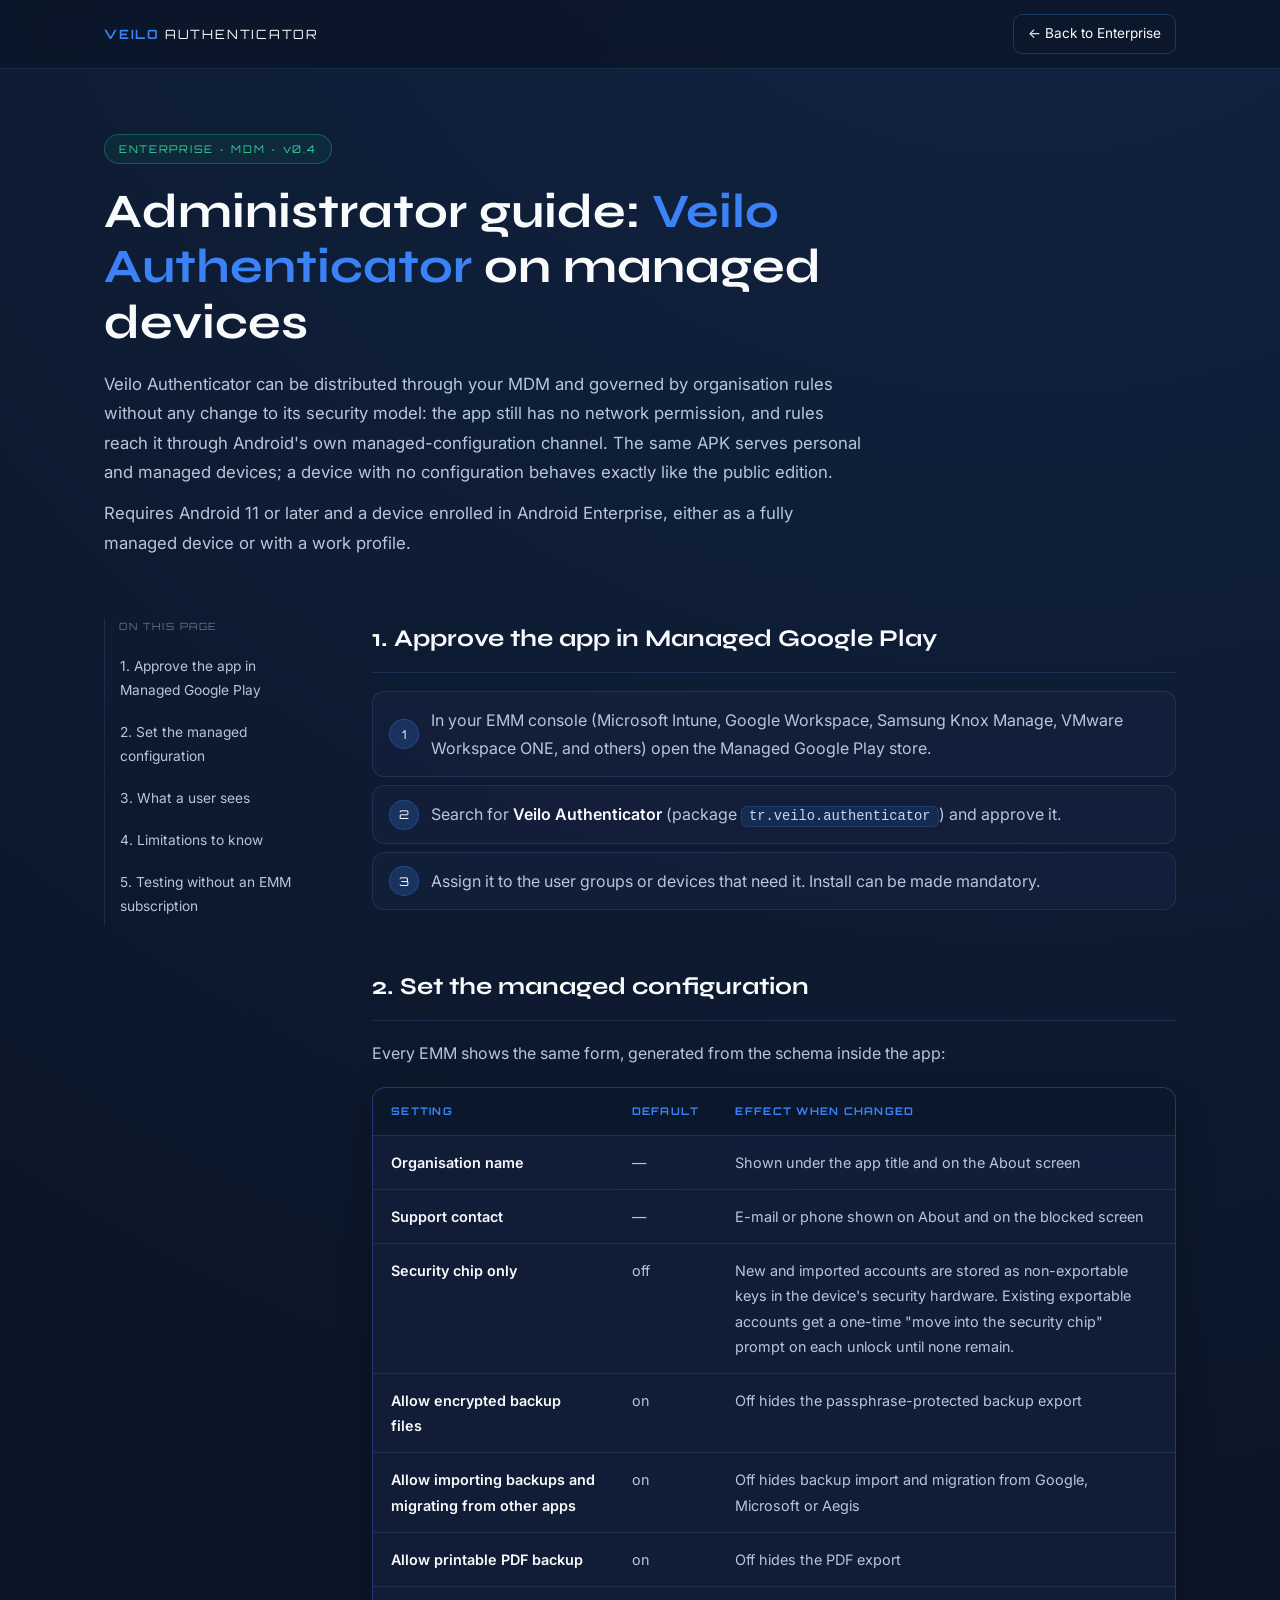
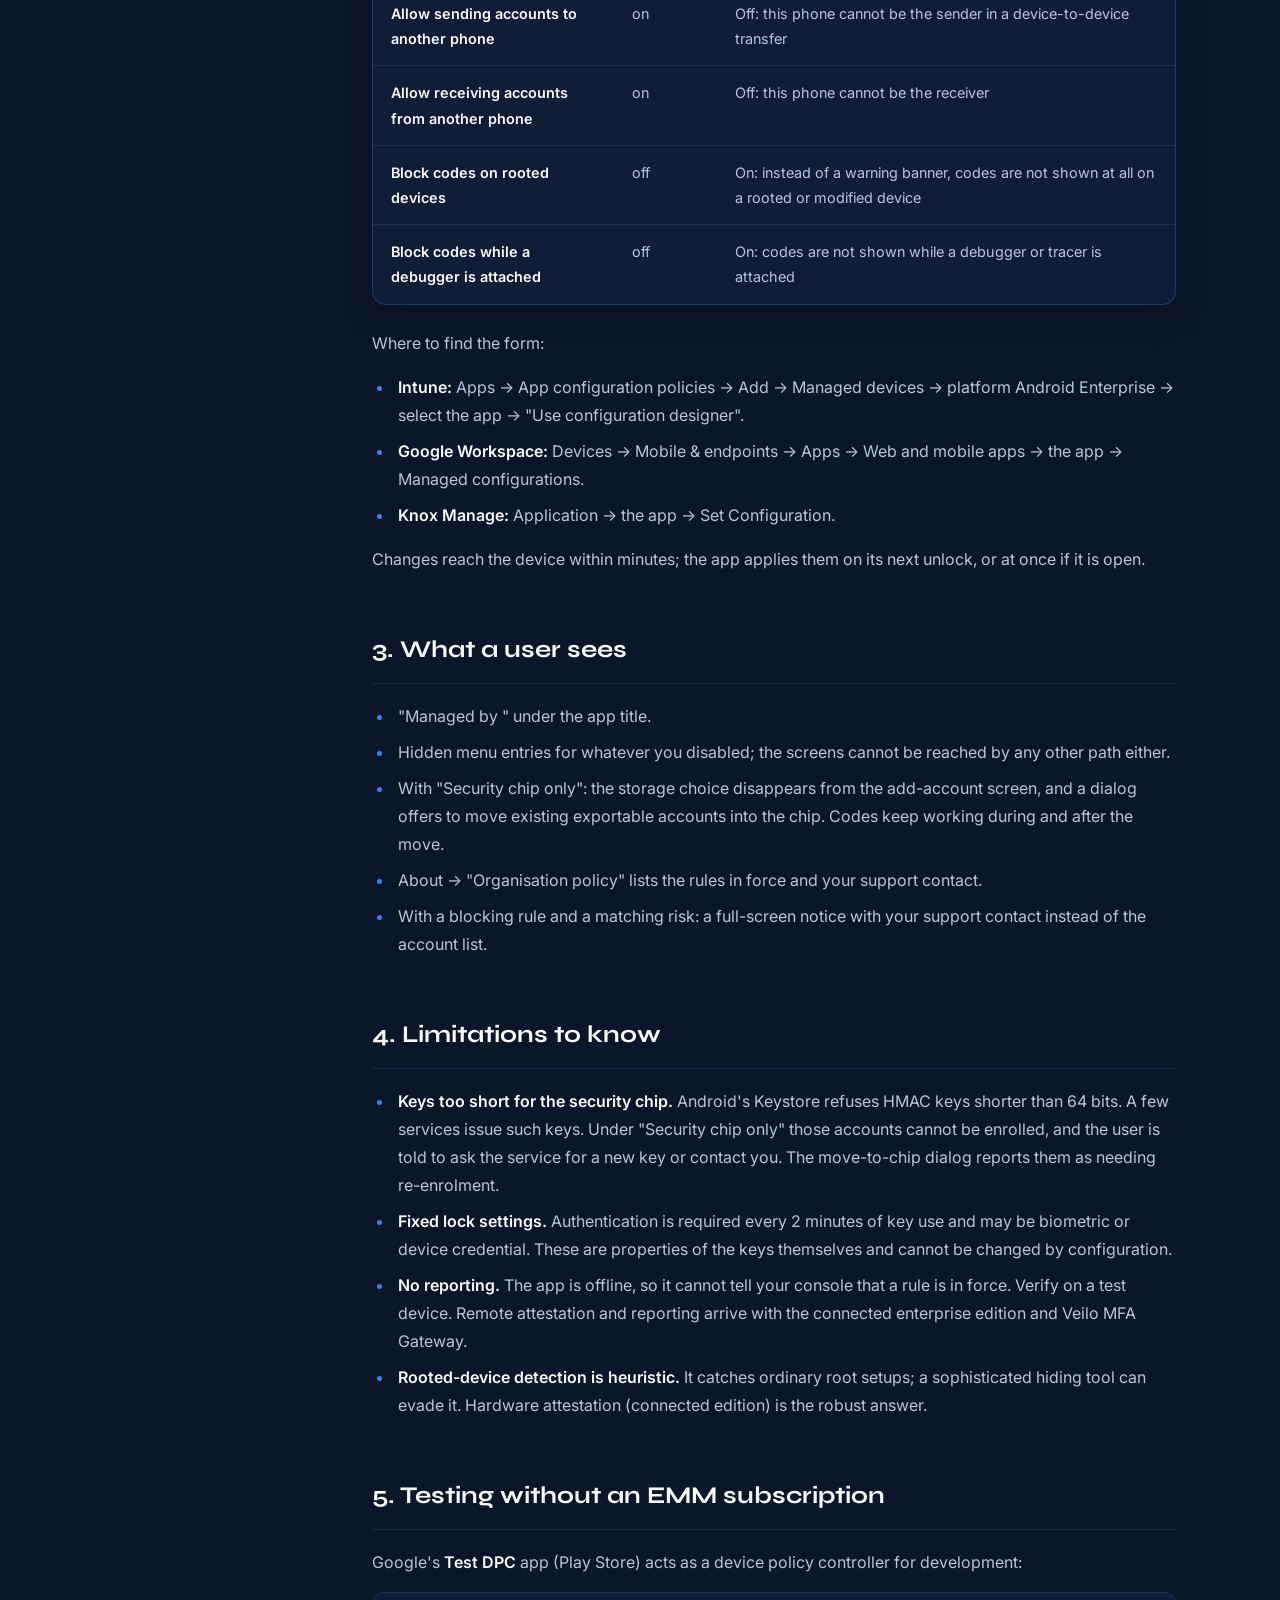
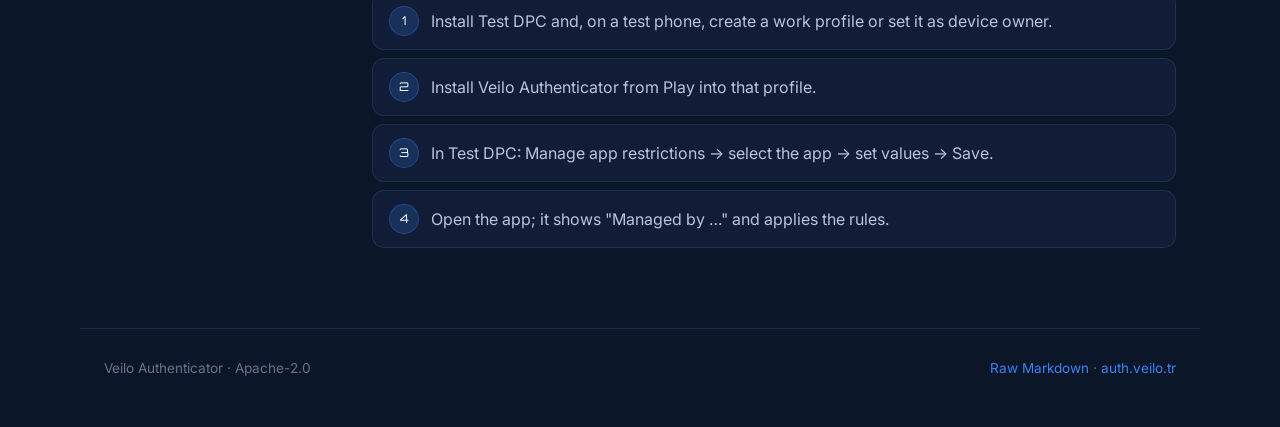
==== docs/ADMIN-GUIDE.html @ d5e064a5 "Landing page: stronger comparison-row and pipeline hover; styled Administrator Guide page - Comparis" ====
<!DOCTYPE html>
<html lang="en">
<head>
<meta charset="UTF-8">
<meta name="viewport" content="width=device-width, initial-scale=1.0">
<title>Administrator Guide — Veilo Authenticator</title>
<meta name="description" content="Deploy Veilo Authenticator through your MDM and govern it with organisation policy.">
<link rel="icon" href="data:image/svg+xml,%3Csvg xmlns='http://www.w3.org/2000/svg' viewBox='0 0 32 32'%3E%3Cpath d='M16 2l11 4v9c0 7-5 12-11 15C10 27 5 22 5 15V6z' fill='%233b82f6'/%3E%3C/svg%3E">
<link href="https://fonts.googleapis.com/css2?family=Inter:wght@400;500;600&family=Orbitron:wght@500;600&family=Syne:wght@600;700;800&display=swap" rel="stylesheet">
<style>
:root{--bg:#0b1628;--panel:#111e33;--card:#162240;--blue:#3b82f6;--blue-soft:rgba(96,165,250,.15);--blue-line:rgba(59,130,246,.3);--green:#34d399;--amber:#f59e0b;--text:#f8fafc;--muted:#b8c5da;--faint:#64748b}
*{box-sizing:border-box;margin:0;padding:0}
html{scroll-behavior:smooth;scroll-padding-top:90px}
body{font-family:Inter,system-ui,sans-serif;background:radial-gradient(circle at 80% -10%,rgba(59,130,246,.14),transparent 45%),var(--bg);color:var(--muted);line-height:1.75;font-size:16px}
a{color:var(--blue);text-decoration:none} a:hover{color:#93c5fd}
.top{position:sticky;top:0;z-index:10;backdrop-filter:blur(14px);background:rgba(11,22,40,.85);border-bottom:1px solid var(--blue-soft)}
.top div{max-width:1120px;margin:0 auto;padding:14px 24px;display:flex;justify-content:space-between;align-items:center;gap:16px}
.brand{font-family:Orbitron,monospace;letter-spacing:.14em;font-size:.8rem;color:var(--text)} .brand b{color:var(--blue)}
.top a.back{font-size:.85rem;border:1px solid var(--blue-line);padding:7px 14px;border-radius:9px;color:var(--text)}
.top a.back:hover{background:rgba(59,130,246,.15);border-color:var(--blue)}
.hero{max-width:1120px;margin:0 auto;padding:64px 24px 24px}
.tag{display:inline-block;font-family:Orbitron,monospace;font-size:.66rem;letter-spacing:.16em;color:var(--green);border:1px solid rgba(16,185,129,.4);background:rgba(16,185,129,.08);padding:5px 14px;border-radius:999px;margin-bottom:20px}
h1{font-family:Syne,sans-serif;font-size:clamp(1.9rem,4.5vw,3rem);line-height:1.15;color:var(--text);max-width:820px}
h1 span{color:var(--blue)}
.lead{max-width:760px;margin-top:20px;font-size:1.05rem}.lead p{margin-bottom:12px}
.layout{max-width:1120px;margin:0 auto;padding:24px;display:grid;grid-template-columns:220px minmax(0,1fr);gap:48px}
nav.toc{position:sticky;top:90px;align-self:start;display:flex;flex-direction:column;gap:2px;border-left:1px solid var(--blue-soft)}
nav.toc a{padding:8px 14px;font-size:.86rem;color:var(--muted);border-left:2px solid transparent;margin-left:-1px;transition:.2s}
nav.toc a:hover{color:var(--text);border-left-color:var(--blue);background:rgba(59,130,246,.08)}
nav.toc small{padding:0 14px 8px;font-family:Orbitron,monospace;font-size:.62rem;letter-spacing:.16em;color:var(--faint)}
main{min-width:0}
main h2{font-family:Syne,sans-serif;font-size:1.5rem;color:var(--text);margin:56px 0 18px;padding-bottom:12px;border-bottom:1px solid var(--blue-soft)}
main h2:first-child{margin-top:0}
main p,main ul,main ol{margin-bottom:16px}
main ul,main ol{padding-left:1.4rem} main li{margin-bottom:8px} main li::marker{color:var(--blue)}
strong{color:var(--text);font-weight:600}
code{font-family:ui-monospace,Menlo,Consolas,monospace;font-size:.86em;background:rgba(59,130,246,.12);border:1px solid var(--blue-soft);color:#bfdbfe;padding:2px 7px;border-radius:6px}
.tablewrap{overflow-x:auto;border:1px solid var(--blue-line);border-radius:14px;background:rgba(22,34,64,.6);margin:20px 0 24px;box-shadow:0 8px 32px rgba(0,0,0,.25)}
table{width:100%;border-collapse:collapse;font-size:.9rem;min-width:620px}
th{text-align:left;font-family:Orbitron,monospace;font-size:.66rem;letter-spacing:.12em;text-transform:uppercase;color:var(--blue);background:rgba(11,22,40,.8);padding:14px 18px}
td{padding:14px 18px;border-top:1px solid var(--blue-soft);vertical-align:top}
td:first-child{color:var(--text);font-weight:600;min-width:200px;width:30%}
tbody tr{transition:background .2s} tbody tr:hover{background:rgba(59,130,246,.14)}
main ol{counter-reset:s;list-style:none;padding-left:0}
main ol>li{counter-increment:s;position:relative;padding:14px 18px 14px 58px;background:rgba(22,34,64,.6);border:1px solid var(--blue-soft);border-radius:12px;transition:.25s}
main ol>li:hover{border-color:var(--blue);background:rgba(59,130,246,.12)}
main ol>li::before{content:counter(s);position:absolute;left:16px;top:50%;transform:translateY(-50%);width:28px;height:28px;border-radius:50%;background:rgba(59,130,246,.2);border:1px solid var(--blue-line);color:var(--text);font-family:Orbitron,monospace;font-size:.75rem;display:grid;place-items:center}
main ul>li{padding-left:4px}
footer{max-width:1120px;margin:40px auto 0;padding:28px 24px 48px;border-top:1px solid var(--blue-soft);font-size:.85rem;color:var(--faint);display:flex;justify-content:space-between;flex-wrap:wrap;gap:10px}
@media(max-width:900px){.layout{grid-template-columns:1fr;gap:12px}nav.toc{position:static;flex-direction:row;flex-wrap:wrap;border:0;gap:6px}nav.toc small{width:100%}nav.toc a{border:1px solid var(--blue-soft);border-radius:8px;margin:0}}
</style>
</head>
<body>
<header class="top"><div><span class="brand"><b>VEILO</b> AUTHENTICATOR</span><a class="back" href="./#enterprise">&larr; Back to Enterprise</a></div></header>
<section class="hero">
<span class="tag">ENTERPRISE &middot; MDM &middot; v0.4</span>
<h1>Administrator guide: <span>Veilo Authenticator</span> on managed devices</h1>
<div class="lead"><p>Veilo Authenticator can be distributed through your MDM and governed by organisation rules
without any change to its security model: the app still has no network permission, and rules
reach it through Android's own managed-configuration channel. The same APK serves personal and
managed devices; a device with no configuration behaves exactly like the public edition.</p>
<p>Requires Android 11 or later and a device enrolled in Android Enterprise, either as a fully
managed device or with a work profile.</p>
</div>
</section>
<div class="layout">
<nav class="toc"><small>ON THIS PAGE</small><a href="#1-approve-the-app-in-managed-google-play">1. Approve the app in Managed Google Play</a><a href="#2-set-the-managed-configuration">2. Set the managed configuration</a><a href="#3-what-a-user-sees">3. What a user sees</a><a href="#4-limitations-to-know">4. Limitations to know</a><a href="#5-testing-without-an-emm-subscription">5. Testing without an EMM subscription</a></nav>
<main><h2 id="1-approve-the-app-in-managed-google-play">1. Approve the app in Managed Google Play</h2>
<ol>
<li>In your EMM console (Microsoft Intune, Google Workspace, Samsung Knox Manage, VMware
   Workspace ONE, and others) open the Managed Google Play store.</li>
<li>Search for <strong>Veilo Authenticator</strong> (package <code>tr.veilo.authenticator</code>) and approve it.</li>
<li>Assign it to the user groups or devices that need it. Install can be made mandatory.</li>
</ol>
<h2 id="2-set-the-managed-configuration">2. Set the managed configuration</h2>
<p>Every EMM shows the same form, generated from the schema inside the app:</p>
<div class="tablewrap"><table>
<thead>
<tr>
<th>Setting</th>
<th>Default</th>
<th>Effect when changed</th>
</tr>
</thead>
<tbody>
<tr>
<td>Organisation name</td>
<td>—</td>
<td>Shown under the app title and on the About screen</td>
</tr>
<tr>
<td>Support contact</td>
<td>—</td>
<td>E-mail or phone shown on About and on the blocked screen</td>
</tr>
<tr>
<td>Security chip only</td>
<td>off</td>
<td>New and imported accounts are stored as non-exportable keys in the device's security hardware. Existing exportable accounts get a one-time "move into the security chip" prompt on each unlock until none remain.</td>
</tr>
<tr>
<td>Allow encrypted backup files</td>
<td>on</td>
<td>Off hides the passphrase-protected backup export</td>
</tr>
<tr>
<td>Allow importing backups and migrating from other apps</td>
<td>on</td>
<td>Off hides backup import and migration from Google, Microsoft or Aegis</td>
</tr>
<tr>
<td>Allow printable PDF backup</td>
<td>on</td>
<td>Off hides the PDF export</td>
</tr>
<tr>
<td>Allow sending accounts to another phone</td>
<td>on</td>
<td>Off: this phone cannot be the sender in a device-to-device transfer</td>
</tr>
<tr>
<td>Allow receiving accounts from another phone</td>
<td>on</td>
<td>Off: this phone cannot be the receiver</td>
</tr>
<tr>
<td>Block codes on rooted devices</td>
<td>off</td>
<td>On: instead of a warning banner, codes are not shown at all on a rooted or modified device</td>
</tr>
<tr>
<td>Block codes while a debugger is attached</td>
<td>off</td>
<td>On: codes are not shown while a debugger or tracer is attached</td>
</tr>
</tbody>
</table></div>
<p>Where to find the form:</p>
<ul>
<li><strong>Intune:</strong> Apps → App configuration policies → Add → Managed devices → platform Android
  Enterprise → select the app → "Use configuration designer".</li>
<li><strong>Google Workspace:</strong> Devices → Mobile &amp; endpoints → Apps → Web and mobile apps → the app →
  Managed configurations.</li>
<li><strong>Knox Manage:</strong> Application → the app → Set Configuration.</li>
</ul>
<p>Changes reach the device within minutes; the app applies them on its next unlock, or at once
if it is open.</p>
<h2 id="3-what-a-user-sees">3. What a user sees</h2>
<ul>
<li>"Managed by <organisation>" under the app title.</li>
<li>Hidden menu entries for whatever you disabled; the screens cannot be reached by any other
  path either.</li>
<li>With "Security chip only": the storage choice disappears from the add-account screen, and a
  dialog offers to move existing exportable accounts into the chip. Codes keep working during
  and after the move.</li>
<li>About → "Organisation policy" lists the rules in force and your support contact.</li>
<li>With a blocking rule and a matching risk: a full-screen notice with your support contact
  instead of the account list.</li>
</ul>
<h2 id="4-limitations-to-know">4. Limitations to know</h2>
<ul>
<li><strong>Keys too short for the security chip.</strong> Android's Keystore refuses HMAC keys shorter than
  64 bits. A few services issue such keys. Under "Security chip only" those accounts cannot be
  enrolled, and the user is told to ask the service for a new key or contact you. The
  move-to-chip dialog reports them as needing re-enrolment.</li>
<li><strong>Fixed lock settings.</strong> Authentication is required every 2 minutes of key use and may be
  biometric or device credential. These are properties of the keys themselves and cannot be
  changed by configuration.</li>
<li><strong>No reporting.</strong> The app is offline, so it cannot tell your console that a rule is in force.
  Verify on a test device. Remote attestation and reporting arrive with the connected
  enterprise edition and Veilo MFA Gateway.</li>
<li><strong>Rooted-device detection is heuristic.</strong> It catches ordinary root setups; a sophisticated
  hiding tool can evade it. Hardware attestation (connected edition) is the robust answer.</li>
</ul>
<h2 id="5-testing-without-an-emm-subscription">5. Testing without an EMM subscription</h2>
<p>Google's <strong>Test DPC</strong> app (Play Store) acts as a device policy controller for development:</p>
<ol>
<li>Install Test DPC and, on a test phone, create a work profile or set it as device owner.</li>
<li>Install Veilo Authenticator from Play into that profile.</li>
<li>In Test DPC: Manage app restrictions → select the app → set values → Save.</li>
<li>Open the app; it shows "Managed by …" and applies the rules.</li>
</ol></main>
</div>
<footer><span>Veilo Authenticator &middot; Apache-2.0</span><span><a href="ADMIN-GUIDE.md">Raw Markdown</a> &middot; <a href="./">auth.veilo.tr</a></span></footer>
</body>
</html>
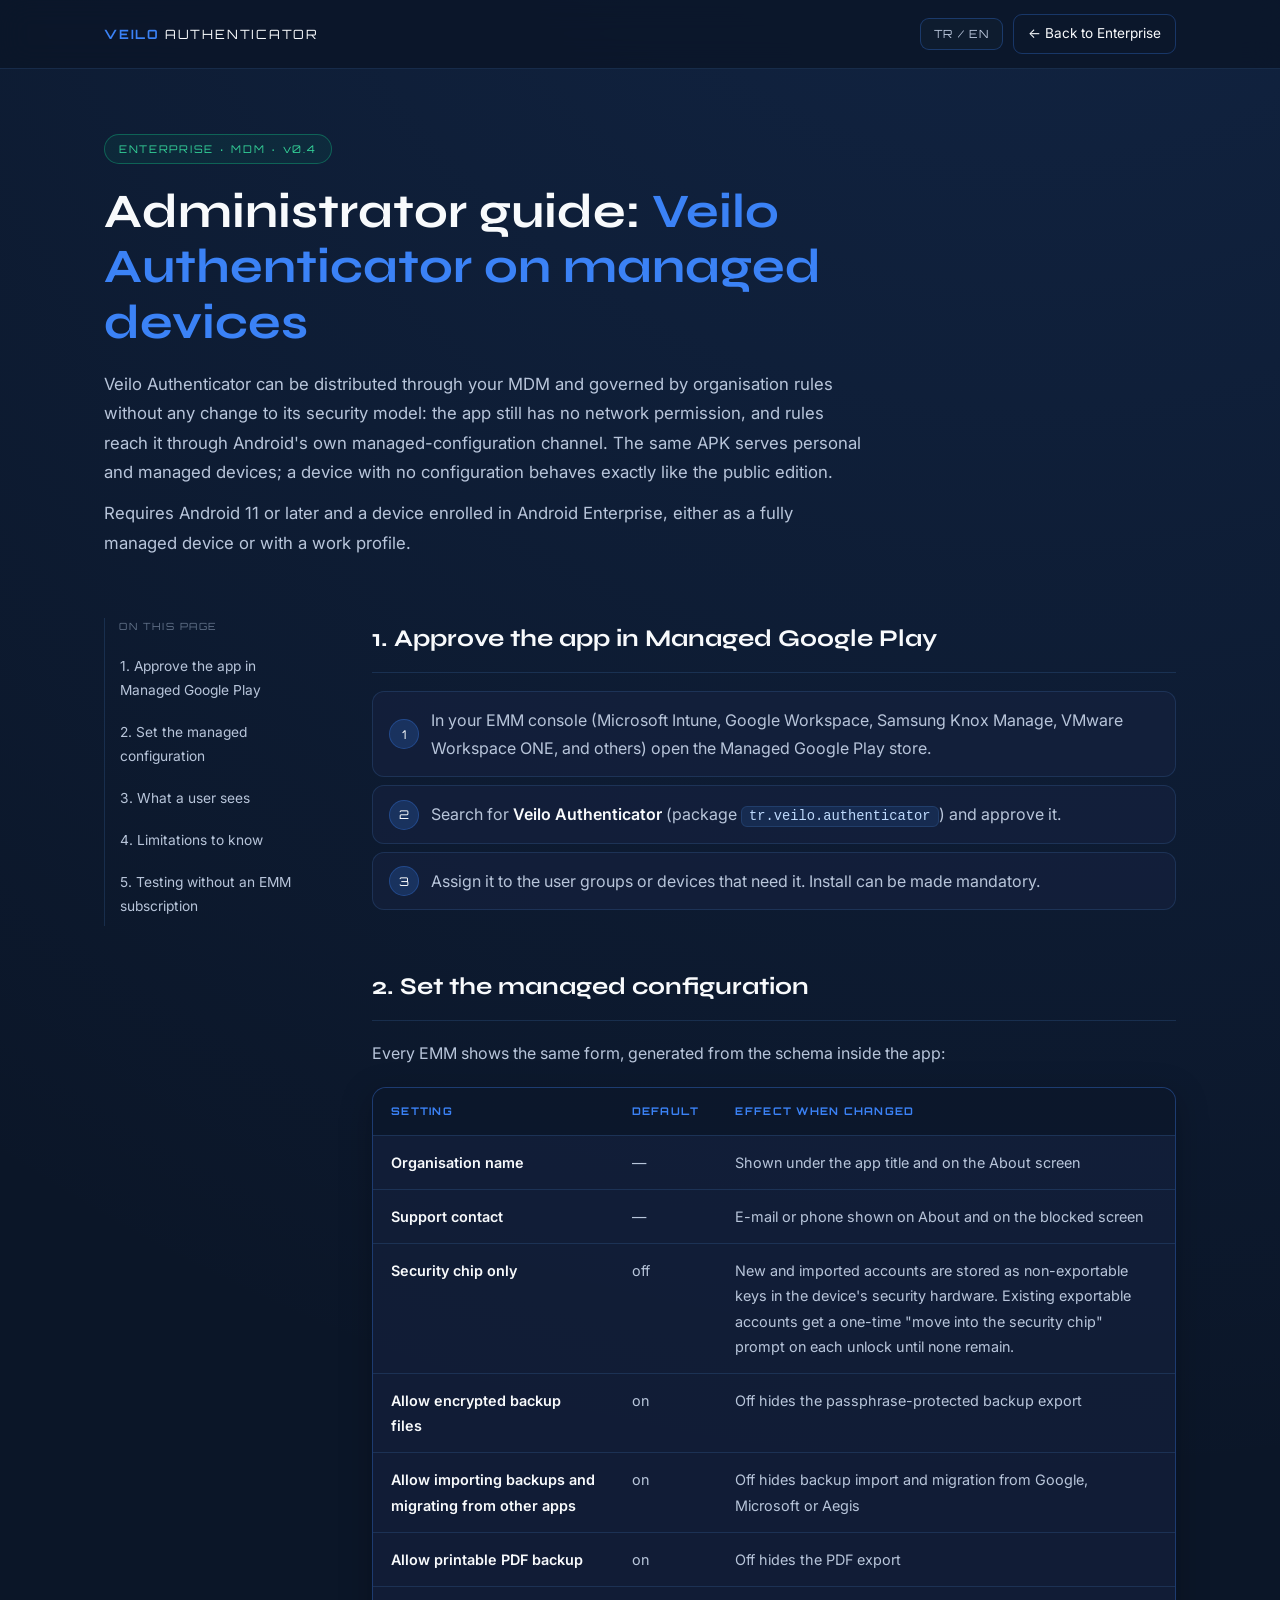
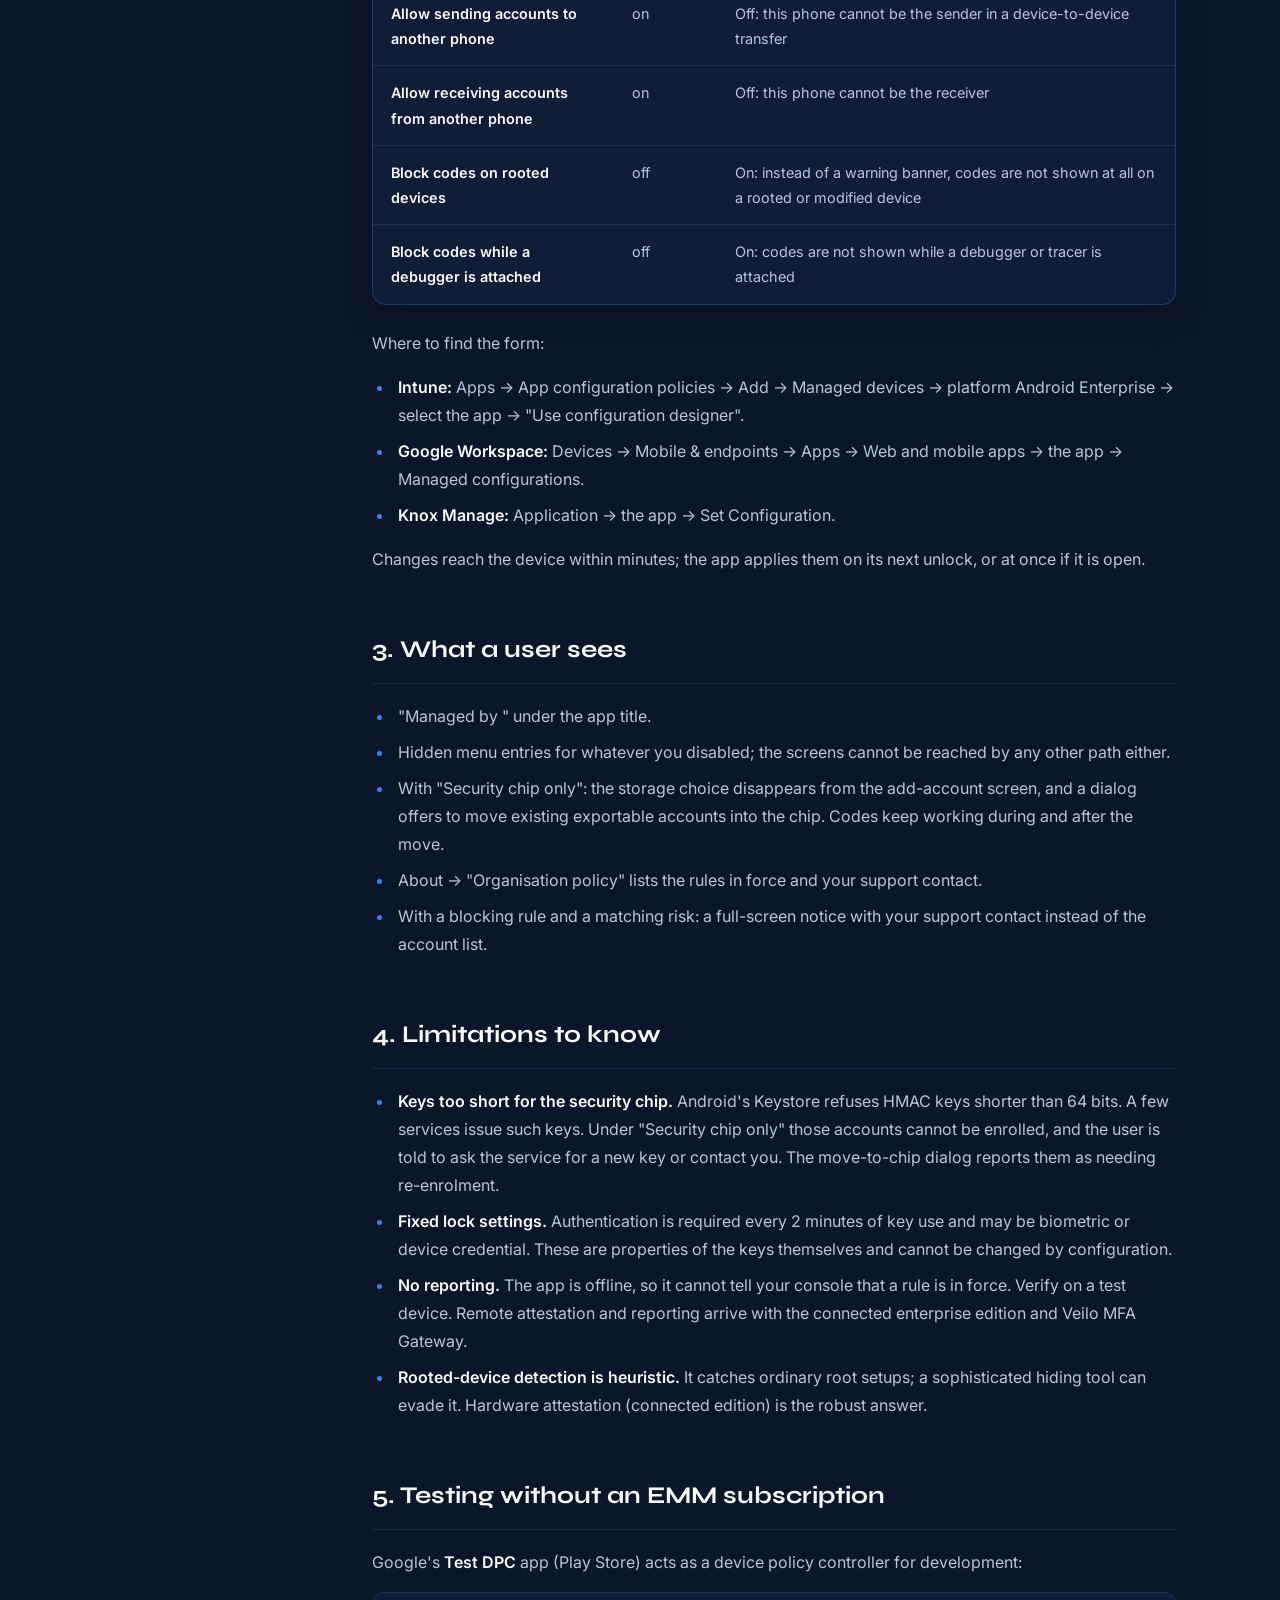
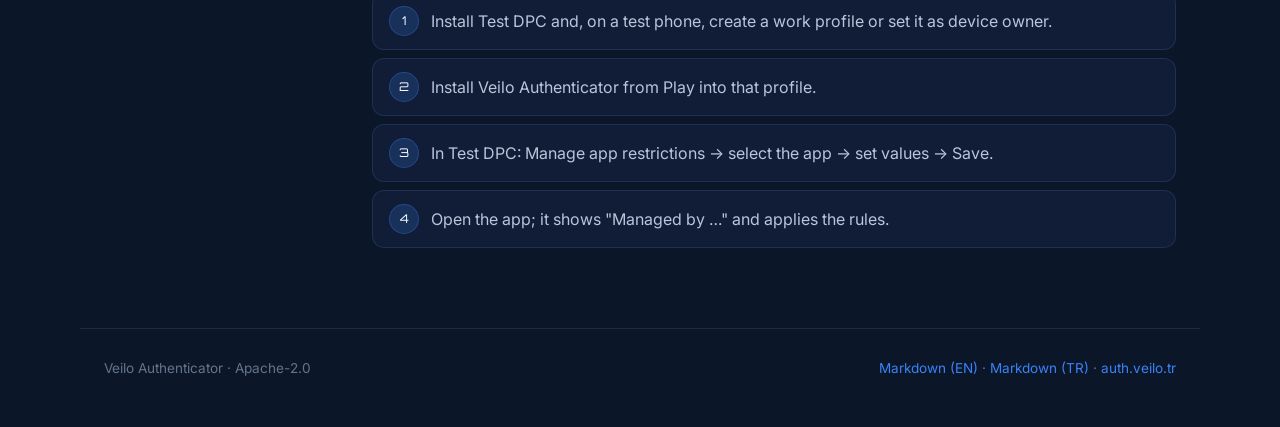
==== commit ff31e501: "Administrator Guide: Turkish translation and TR/EN switch ADMIN-GUIDE.tr.md added; the HTML page ren" ====
--- a/docs/ADMIN-GUIDE.html
+++ b/docs/ADMIN-GUIDE.html
@@ -1,9 +1,9 @@
 <!DOCTYPE html>
-<html lang="en">
+<html lang="en" id="root">
 <head>
 <meta charset="UTF-8">
 <meta name="viewport" content="width=device-width, initial-scale=1.0">
-<title>Administrator Guide — Veilo Authenticator</title>
+<title>Administrator Guide / Yönetici Kılavuzu — Veilo Authenticator</title>
 <meta name="description" content="Deploy Veilo Authenticator through your MDM and govern it with organisation policy.">
 <link rel="icon" href="data:image/svg+xml,%3Csvg xmlns='http://www.w3.org/2000/svg' viewBox='0 0 32 32'%3E%3Cpath d='M16 2l11 4v9c0 7-5 12-11 15C10 27 5 22 5 15V6z' fill='%233b82f6'/%3E%3C/svg%3E">
 <link href="https://fonts.googleapis.com/css2?family=Inter:wght@400;500;600&family=Orbitron:wght@500;600&family=Syne:wght@600;700;800&display=swap" rel="stylesheet">
@@ -24,7 +24,7 @@
 h1 span{color:var(--blue)}
 .lead{max-width:760px;margin-top:20px;font-size:1.05rem}.lead p{margin-bottom:12px}
 .layout{max-width:1120px;margin:0 auto;padding:24px;display:grid;grid-template-columns:220px minmax(0,1fr);gap:48px}
-nav.toc{position:sticky;top:90px;align-self:start;display:flex;flex-direction:column;gap:2px;border-left:1px solid var(--blue-soft)}
+nav.toc{position:sticky;top:90px;align-self:start;border-left:1px solid var(--blue-soft)} nav.toc>div{flex-direction:column;gap:2px} .lang-en.toc-on,nav.toc>div.lang-en{display:flex} body.tr nav.toc>div.lang-en{display:none} body.tr nav.toc>div.lang-tr{display:flex}
 nav.toc a{padding:8px 14px;font-size:.86rem;color:var(--muted);border-left:2px solid transparent;margin-left:-1px;transition:.2s}
 nav.toc a:hover{color:var(--text);border-left-color:var(--blue);background:rgba(59,130,246,.08)}
 nav.toc small{padding:0 14px 8px;font-family:Orbitron,monospace;font-size:.62rem;letter-spacing:.16em;color:var(--faint)}
@@ -46,26 +46,37 @@
 main ol>li:hover{border-color:var(--blue);background:rgba(59,130,246,.12)}
 main ol>li::before{content:counter(s);position:absolute;left:16px;top:50%;transform:translateY(-50%);width:28px;height:28px;border-radius:50%;background:rgba(59,130,246,.2);border:1px solid var(--blue-line);color:var(--text);font-family:Orbitron,monospace;font-size:.75rem;display:grid;place-items:center}
 main ul>li{padding-left:4px}
+.lang-tr{display:none} body.tr .lang-en{display:none} body.tr .lang-tr{display:block}
+.tag .lang-en,.tag .lang-tr,.back .lang-en,.back .lang-tr{display:inline} body.tr .tag .lang-en,body.tr .back .lang-en{display:none} body.tr .tag .lang-tr,body.tr .back .lang-tr{display:inline} .tag .lang-tr,.back .lang-tr{display:none} body.tr .tag .lang-tr,body.tr .back .lang-tr{display:inline}
+.actions{display:flex;gap:10px;align-items:center}
+.langbtn{font-family:Orbitron,monospace;font-size:.7rem;letter-spacing:.1em;color:var(--muted);background:rgba(17,30,51,.8);border:1px solid var(--blue-line);padding:8px 13px;border-radius:9px;cursor:pointer;transition:.2s}
+.langbtn:hover{color:var(--text);border-color:var(--blue);background:rgba(59,130,246,.15)}
 footer{max-width:1120px;margin:40px auto 0;padding:28px 24px 48px;border-top:1px solid var(--blue-soft);font-size:.85rem;color:var(--faint);display:flex;justify-content:space-between;flex-wrap:wrap;gap:10px}
-@media(max-width:900px){.layout{grid-template-columns:1fr;gap:12px}nav.toc{position:static;flex-direction:row;flex-wrap:wrap;border:0;gap:6px}nav.toc small{width:100%}nav.toc a{border:1px solid var(--blue-soft);border-radius:8px;margin:0}}
+@media(max-width:900px){.layout{grid-template-columns:1fr;gap:12px}nav.toc{position:static;border:0}nav.toc>div,body.tr nav.toc>div.lang-tr{flex-direction:row;flex-wrap:wrap;gap:6px}nav.toc small{width:100%}nav.toc a{border:1px solid var(--blue-soft);border-radius:8px;margin:0}}
 </style>
 </head>
 <body>
-<header class="top"><div><span class="brand"><b>VEILO</b> AUTHENTICATOR</span><a class="back" href="./#enterprise">&larr; Back to Enterprise</a></div></header>
+<header class="top"><div><span class="brand"><b>VEILO</b> AUTHENTICATOR</span><span class="actions"><button class="langbtn" id="langBtn" type="button" aria-label="Language">TR / EN</button><a class="back" href="./#enterprise"><span class="lang-en">&larr; Back to Enterprise</span><span class="lang-tr">&larr; Kurumsal bölüme dön</span></a></span></div></header>
 <section class="hero">
-<span class="tag">ENTERPRISE &middot; MDM &middot; v0.4</span>
-<h1>Administrator guide: <span>Veilo Authenticator</span> on managed devices</h1>
-<div class="lead"><p>Veilo Authenticator can be distributed through your MDM and governed by organisation rules
+<span class="tag"><span class="lang-en">ENTERPRISE &middot; MDM &middot; v0.4</span><span class="lang-tr">KURUMSAL &middot; MDM &middot; v0.4</span></span>
+<div class="lang-en"><h1>Administrator guide: <span>Veilo Authenticator on managed devices</span></h1><div class="lead"><p>Veilo Authenticator can be distributed through your MDM and governed by organisation rules
 without any change to its security model: the app still has no network permission, and rules
 reach it through Android's own managed-configuration channel. The same APK serves personal and
 managed devices; a device with no configuration behaves exactly like the public edition.</p>
 <p>Requires Android 11 or later and a device enrolled in Android Enterprise, either as a fully
 managed device or with a work profile.</p>
-</div>
+</div></div>
+<div class="lang-tr"><h1>Yönetici kılavuzu: <span>Yönetilen cihazlarda Veilo Authenticator</span></h1><div class="lead"><p>Veilo Authenticator, MDM'iniz üzerinden dağıtılabilir ve güvenlik modelinde hiçbir değişiklik
+olmadan kurum kurallarıyla yönetilebilir: uygulamanın hâlâ ağ izni yoktur ve kurallar ona
+Android'in kendi yönetilen yapılandırma kanalıyla ulaşır. Aynı APK hem kişisel hem yönetilen
+cihazlarda çalışır; yapılandırması olmayan bir cihaz tam olarak herkese açık sürüm gibi davranır.</p>
+<p>Android 11 veya üstü ve Android Enterprise'a kayıtlı bir cihaz gerekir; tam yönetilen cihaz
+ya da iş profili olabilir.</p>
+</div></div>
 </section>
 <div class="layout">
-<nav class="toc"><small>ON THIS PAGE</small><a href="#1-approve-the-app-in-managed-google-play">1. Approve the app in Managed Google Play</a><a href="#2-set-the-managed-configuration">2. Set the managed configuration</a><a href="#3-what-a-user-sees">3. What a user sees</a><a href="#4-limitations-to-know">4. Limitations to know</a><a href="#5-testing-without-an-emm-subscription">5. Testing without an EMM subscription</a></nav>
-<main><h2 id="1-approve-the-app-in-managed-google-play">1. Approve the app in Managed Google Play</h2>
+<nav class="toc"><div class="lang-en"><small>ON THIS PAGE</small><a href="#1-approve-the-app-in-managed-google-play">1. Approve the app in Managed Google Play</a><a href="#2-set-the-managed-configuration">2. Set the managed configuration</a><a href="#3-what-a-user-sees">3. What a user sees</a><a href="#4-limitations-to-know">4. Limitations to know</a><a href="#5-testing-without-an-emm-subscription">5. Testing without an EMM subscription</a></div><div class="lang-tr"><small>BU SAYFADA</small><a href="#1-uygulamay-managed-google-playde-onaylayn">1. Uygulamayı Managed Google Play&#x27;de onaylayın</a><a href="#2-yonetilen-yaplandrmay-ayarlayn">2. Yönetilen yapılandırmayı ayarlayın</a><a href="#3-kullanc-ne-gorur">3. Kullanıcı ne görür</a><a href="#4-bilinmesi-gereken-snrlamalar">4. Bilinmesi gereken sınırlamalar</a><a href="#5-emm-aboneligi-olmadan-test">5. EMM aboneliği olmadan test</a></div></nav>
+<main><div class="lang-en"><h2 id="1-approve-the-app-in-managed-google-play">1. Approve the app in Managed Google Play</h2>
 <ol>
 <li>In your EMM console (Microsoft Intune, Google Workspace, Samsung Knox Manage, VMware
    Workspace ONE, and others) open the Managed Google Play store.</li>
@@ -179,8 +190,137 @@
 <li>Install Veilo Authenticator from Play into that profile.</li>
 <li>In Test DPC: Manage app restrictions → select the app → set values → Save.</li>
 <li>Open the app; it shows "Managed by …" and applies the rules.</li>
-</ol></main>
+</ol></div><div class="lang-tr"><h2 id="1-uygulamay-managed-google-playde-onaylayn">1. Uygulamayı Managed Google Play'de onaylayın</h2>
+<ol>
+<li>EMM konsolunuzda (Microsoft Intune, Google Workspace, Samsung Knox Manage, VMware
+   Workspace ONE ve diğerleri) Managed Google Play mağazasını açın.</li>
+<li><strong>Veilo Authenticator</strong> uygulamasını (paket <code>tr.veilo.authenticator</code>) arayın ve onaylayın.</li>
+<li>İhtiyacı olan kullanıcı gruplarına veya cihazlara atayın. Kurulum zorunlu yapılabilir.</li>
+</ol>
+<h2 id="2-yonetilen-yaplandrmay-ayarlayn">2. Yönetilen yapılandırmayı ayarlayın</h2>
+<p>Her EMM aynı formu gösterir; form uygulamanın içindeki şemadan üretilir:</p>
+<div class="tablewrap"><table>
+<thead>
+<tr>
+<th>Ayar</th>
+<th>Varsayılan</th>
+<th>Değiştirildiğinde etkisi</th>
+</tr>
+</thead>
+<tbody>
+<tr>
+<td>Kurum adı</td>
+<td>—</td>
+<td>Uygulama başlığının altında ve Hakkında ekranında gösterilir</td>
+</tr>
+<tr>
+<td>Destek iletişimi</td>
+<td>—</td>
+<td>E-posta veya telefon; Hakkında ekranında ve engelleme ekranında gösterilir</td>
+</tr>
+<tr>
+<td>Yalnızca güvenlik çipi</td>
+<td>kapalı</td>
+<td>Yeni ve içe aktarılan hesaplar, cihazın güvenlik donanımında dışa aktarılamaz anahtar olarak saklanır. Dışa aktarılabilir mevcut hesaplar, hiçbiri kalmayana kadar her kilit açılışında bir kez "güvenlik çipine taşı" uyarısı alır.</td>
+</tr>
+<tr>
+<td>Şifreli yedek dosyalarına izin ver</td>
+<td>açık</td>
+<td>Kapatılırsa parola korumalı yedek dışa aktarma gizlenir</td>
+</tr>
+<tr>
+<td>Yedek içe aktarmaya ve diğer uygulamalardan taşımaya izin ver</td>
+<td>açık</td>
+<td>Kapatılırsa yedek içe aktarma ile Google, Microsoft veya Aegis'ten taşıma gizlenir</td>
+</tr>
+<tr>
+<td>Yazdırılabilir PDF yedeğe izin ver</td>
+<td>açık</td>
+<td>Kapatılırsa PDF dışa aktarma gizlenir</td>
+</tr>
+<tr>
+<td>Hesapları başka telefona göndermeye izin ver</td>
+<td>açık</td>
+<td>Kapalıysa: bu telefon cihazdan cihaza aktarımda gönderen olamaz</td>
+</tr>
+<tr>
+<td>Başka telefondan hesap almaya izin ver</td>
+<td>açık</td>
+<td>Kapalıysa: bu telefon alıcı olamaz</td>
+</tr>
+<tr>
+<td>Root'lu cihazlarda kodları engelle</td>
+<td>kapalı</td>
+<td>Açıksa: uyarı bandı yerine, root'lu veya değiştirilmiş cihazda kodlar hiç gösterilmez</td>
+</tr>
+<tr>
+<td>Debugger bağlıyken kodları engelle</td>
+<td>kapalı</td>
+<td>Açıksa: debugger veya izleyici bağlıyken kodlar gösterilmez</td>
+</tr>
+</tbody>
+</table></div>
+<p>Formu nerede bulursunuz:</p>
+<ul>
+<li><strong>Intune:</strong> Uygulamalar → Uygulama yapılandırma ilkeleri → Ekle → Yönetilen cihazlar →
+  platform Android Enterprise → uygulamayı seçin → "Yapılandırma tasarımcısını kullan".</li>
+<li><strong>Google Workspace:</strong> Cihazlar → Mobil ve uç noktalar → Uygulamalar → Web ve mobil
+  uygulamalar → uygulama → Yönetilen yapılandırmalar.</li>
+<li><strong>Knox Manage:</strong> Uygulama → uygulama → Yapılandırmayı ayarla.</li>
+</ul>
+<p>Değişiklikler dakikalar içinde cihaza ulaşır; uygulama bunları bir sonraki kilit açılışında,
+açıksa hemen uygular.</p>
+<h2 id="3-kullanc-ne-gorur">3. Kullanıcı ne görür</h2>
+<ul>
+<li>Uygulama başlığının altında "<kurum> tarafından yönetiliyor".</li>
+<li>Kapattığınız her şey için gizlenen menü öğeleri; bu ekranlara başka hiçbir yoldan da ulaşılamaz.</li>
+<li>"Yalnızca güvenlik çipi" açıkken: hesap ekleme ekranında depolama seçimi kalkar ve mevcut
+  dışa aktarılabilir hesapları çipe taşımayı öneren bir pencere çıkar. Kodlar taşıma sırasında
+  ve sonrasında çalışmaya devam eder.</li>
+<li>Hakkında → "Kurum politikası", yürürlükteki kuralları ve destek iletişiminizi listeler.</li>
+<li>Engelleyici bir kural ve eşleşen bir risk varsa: hesap listesi yerine destek iletişiminizi
+  gösteren tam ekran bir bildirim.</li>
+</ul>
+<h2 id="4-bilinmesi-gereken-snrlamalar">4. Bilinmesi gereken sınırlamalar</h2>
+<ul>
+<li><strong>Güvenlik çipi için fazla kısa anahtarlar.</strong> Android Keystore, 64 bitten kısa HMAC
+  anahtarlarını reddeder. Bazı servisler böyle anahtarlar verir. "Yalnızca güvenlik çipi"
+  açıkken bu hesaplar eklenemez; kullanıcıya servisten yeni anahtar istemesi veya sizinle
+  iletişime geçmesi söylenir. Çipe taşıma penceresi bunları yeniden kayıt gerektiren hesaplar
+  olarak bildirir.</li>
+<li><strong>Sabit kilit ayarları.</strong> Kimlik doğrulama her 2 dakikalık anahtar kullanımında istenir ve
+  biyometrik ya da cihaz kimlik bilgisi olabilir. Bunlar anahtarların kendi özellikleridir,
+  yapılandırmayla değiştirilemez.</li>
+<li><strong>Raporlama yok.</strong> Uygulama çevrimdışı olduğundan bir kuralın yürürlükte olduğunu
+  konsolunuza bildiremez. Bir test cihazında doğrulayın. Uzaktan attestation ve raporlama,
+  bağlı kurumsal sürümle ve Veilo MFA Gateway ile gelir.</li>
+<li><strong>Root tespiti sezgiseldir.</strong> Sıradan root kurulumlarını yakalar; gelişmiş bir gizleme aracı
+  atlatabilir. Sağlam çözüm donanım attestation'ıdır (bağlı sürüm).</li>
+</ul>
+<h2 id="5-emm-aboneligi-olmadan-test">5. EMM aboneliği olmadan test</h2>
+<p>Google'ın <strong>Test DPC</strong> uygulaması (Play Store), geliştirme için cihaz politikası denetleyicisi
+görevi görür:</p>
+<ol>
+<li>Test DPC'yi kurun; bir test telefonunda iş profili oluşturun veya cihaz sahibi olarak ayarlayın.</li>
+<li>Veilo Authenticator'ı Play'den bu profile kurun.</li>
+<li>Test DPC'de: Uygulama kısıtlamalarını yönet → uygulamayı seçin → değerleri ayarlayın → Kaydet.</li>
+<li>Uygulamayı açın; "… tarafından yönetiliyor" yazar ve kuralları uygular.</li>
+</ol></div></main>
 </div>
-<footer><span>Veilo Authenticator &middot; Apache-2.0</span><span><a href="ADMIN-GUIDE.md">Raw Markdown</a> &middot; <a href="./">auth.veilo.tr</a></span></footer>
+<footer><span>Veilo Authenticator &middot; Apache-2.0</span><span><a href="ADMIN-GUIDE.md">Markdown (EN)</a> &middot; <a href="ADMIN-GUIDE.tr.md">Markdown (TR)</a> &middot; <a href="./">auth.veilo.tr</a></span></footer>
+<script>
+(function(){
+  var lang;
+  try{lang=localStorage.getItem('veilo-lang');}catch(e){}
+  if(!lang){lang=((navigator.language||'en').toLowerCase().indexOf('tr')===0)?'tr':'en';}
+  function set(l){
+    document.body.classList.toggle('tr',l==='tr');
+    document.documentElement.lang=l;
+    try{localStorage.setItem('veilo-lang',l);}catch(e){}
+  }
+  set(lang);
+  document.getElementById('langBtn').addEventListener('click',function(){set(document.body.classList.contains('tr')?'en':'tr');});
+})();
+</script>
 </body>
 </html>
